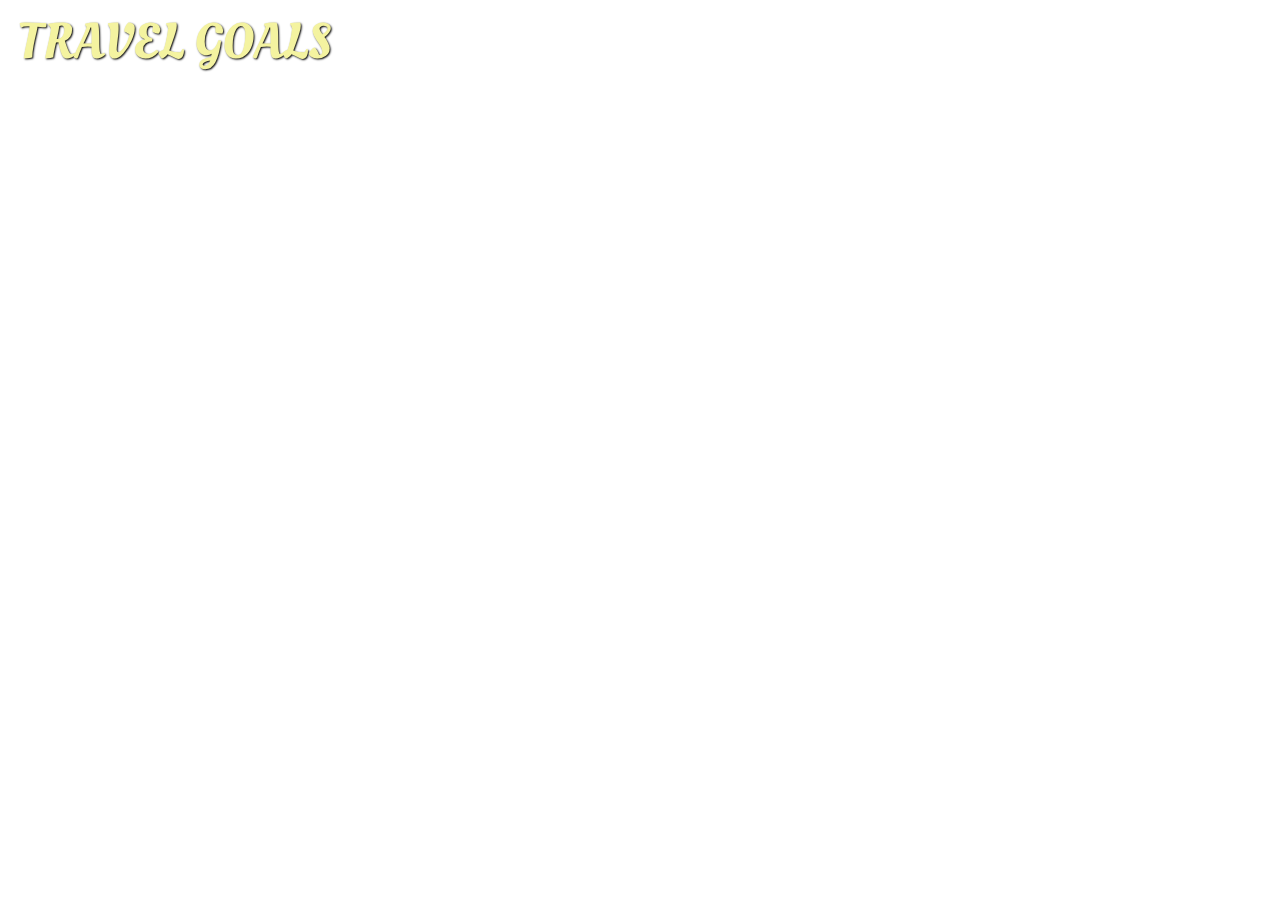
==== index.html @ 3368aaef "Start index.html, make logo and add css styles to it" ====
<html lang="en">
  <head>
    <meta charset="UTF-8" />
    <title>Travel Goals</title>
    <link
      href="https://fonts.googleapis.com/css2?family=Raleway:wght@700&family=Oleo+Script:wght@700&family=Quicksand:wght@300;500;700&display=swap"
      rel="stylesheet"
    />
    <link rel="stylesheet" href="shared.css">
    <link rel="stylesheet" href="styles.css" />
  </head>
  <body>
    <header>
      <div id="page-logo">
        <a href="index.html">Travel Goals</a>
      </div>
      <nav></nav>
    </header>
    <main>
      <section></section>
      <section></section>
    </main>
    <footer></footer>
  </body>
</html>
---- shared.css ----
body {
    font-family: "Quicksand", sans-serif;
}
#page-logo a {
padding: 10px;
font-family: "Oleo Script", sans-serif;
color: rgb(244, 243, 160);
font-size: 50px;
text-decoration: none;
text-transform: uppercase;
text-shadow: 1px 1px 2px black;
}
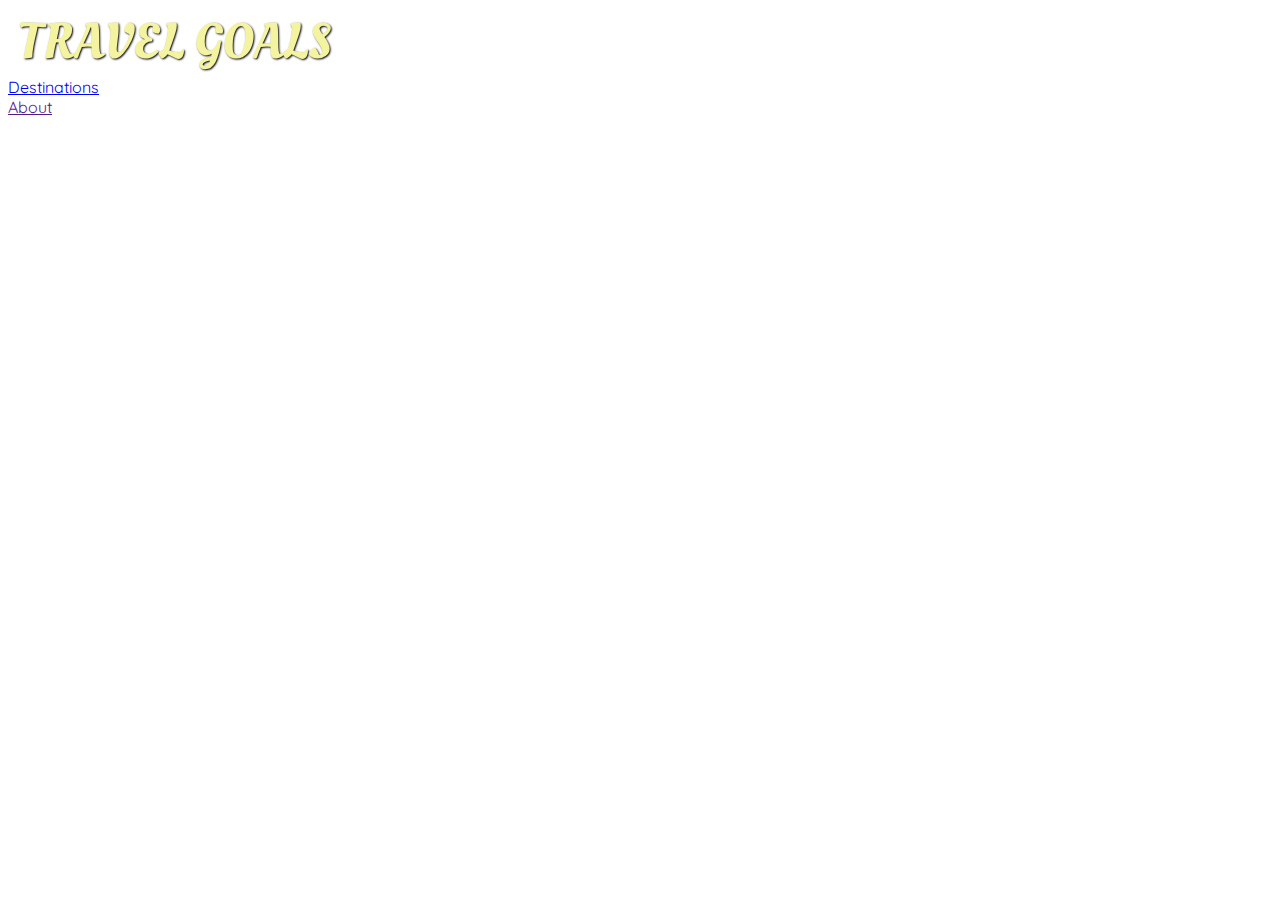
==== commit e70e6776: "added some more stuff" ====
--- a/index.html
+++ b/index.html
@@ -14,7 +14,12 @@
       <div id="page-logo">
         <a href="index.html">Travel Goals</a>
       </div>
-      <nav></nav>
+      <nav>
+        <ul>
+            <li><a href="places.html">Destinations</a></li>
+            <li><a href="">About</a></li>
+        </ul>
+      </nav>
     </header>
     <main>
       <section></section>
--- a/shared.css
+++ b/shared.css
@@ -10,3 +10,10 @@
 text-transform: uppercase;
 text-shadow: 1px 1px 2px black;
 }
+ul {
+    list-style-type: none;
+    text-decoration: none;
+    margin: 0;
+    padding: 0;
+    
+}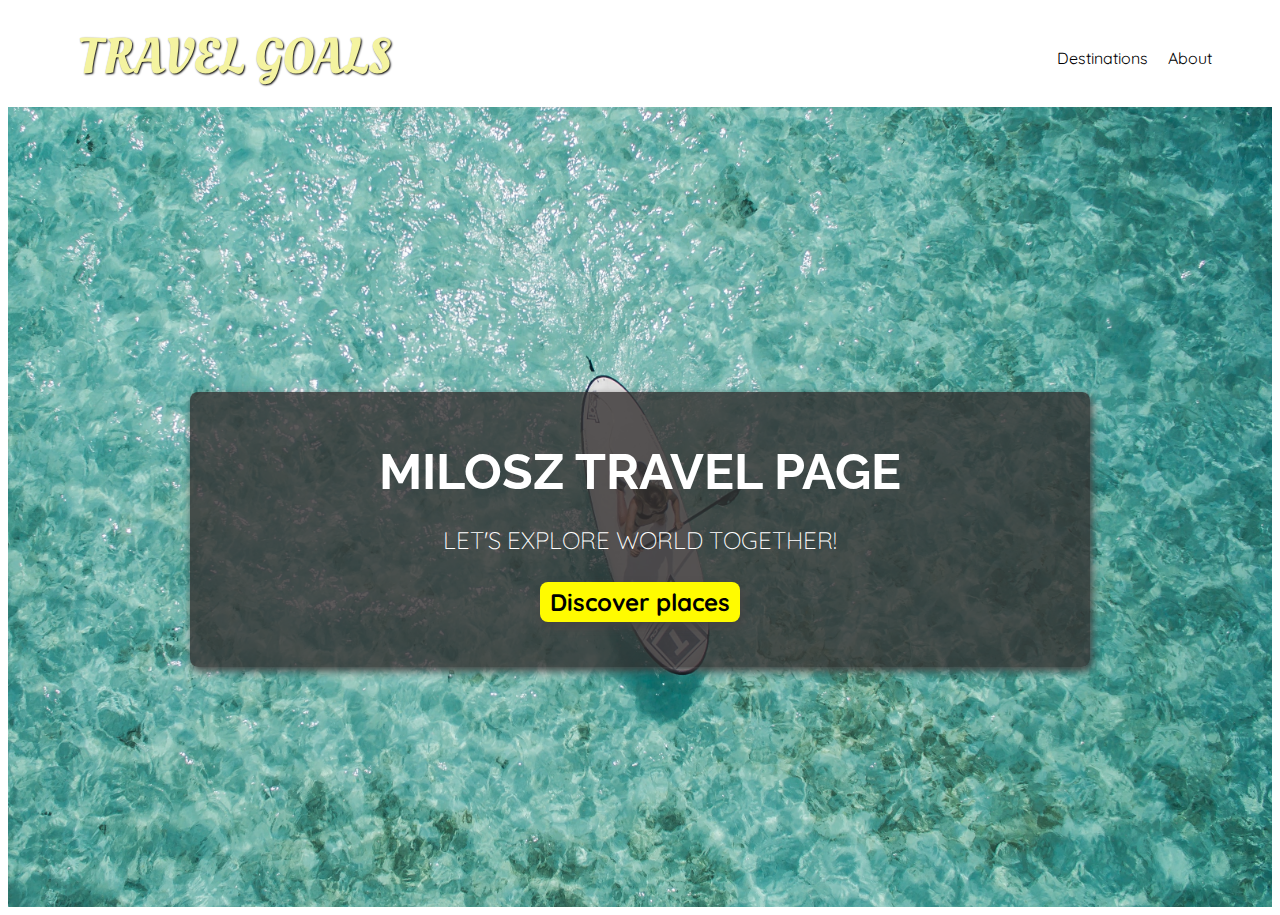
==== commit 46f328f7: "Added image and 'hero content' on the page" ====
--- a/index.html
+++ b/index.html
@@ -6,7 +6,7 @@
       href="https://fonts.googleapis.com/css2?family=Raleway:wght@700&family=Oleo+Script:wght@700&family=Quicksand:wght@300;500;700&display=swap"
       rel="stylesheet"
     />
-    <link rel="stylesheet" href="shared.css">
+    <link rel="stylesheet" href="shared.css" />
     <link rel="stylesheet" href="styles.css" />
   </head>
   <body>
@@ -16,14 +16,20 @@
       </div>
       <nav>
         <ul>
-            <li><a href="places.html">Destinations</a></li>
-            <li><a href="">About</a></li>
+          <li><a href="places.html">Destinations</a></li>
+          <li><a href="">About</a></li>
         </ul>
       </nav>
     </header>
     <main>
-      <section></section>
-      <section></section>
+      <section id="hero">
+        <div id="hero-content">
+          <h1>Milosz Travel Page</h1>
+          <p>Let's explore world together!</p>
+          <a href="/places.html">Discover places</a>
+        </div>
+      </section>
+      <section id="highlights"></section>
     </main>
     <footer></footer>
   </body>
--- a/shared.css
+++ b/shared.css
@@ -1,19 +1,43 @@
 body {
-    font-family: "Quicksand", sans-serif;
+  font-family: "Quicksand", sans-serif;
 }
 #page-logo a {
-padding: 10px;
-font-family: "Oleo Script", sans-serif;
-color: rgb(244, 243, 160);
-font-size: 50px;
-text-decoration: none;
-text-transform: uppercase;
-text-shadow: 1px 1px 2px black;
+  padding: 10px;
+  font-family: "Oleo Script", sans-serif;
+  color: rgb(244, 243, 160);
+  font-size: 50px;
+  text-decoration: none;
+  text-transform: uppercase;
+  text-shadow: 1px 1px 2px black;
 }
+
+header {
+  display: flex;
+  justify-content: space-between;
+  align-items: center;
+  padding: 15px 60px;
+}
+
+header ul {
+  display: flex;
+  justify-content: flex-end;
+}
+
 ul {
-    list-style-type: none;
-    text-decoration: none;
-    margin: 0;
-    padding: 0;
-    
-}+  list-style-type: none;
+  text-decoration: none;
+  margin: 0;
+  padding: 0;
+}
+
+header li {
+  margin-left: 20px;
+}
+
+li {
+  text-align: right;
+}
+ header a {
+  text-decoration: none;
+  color: black;
+}
--- a/styles.css
+++ b/styles.css
@@ -0,0 +1,50 @@
+#hero {
+    height: 800px;
+    background-image: url("/images/places/ocean.jpg");
+    background-position: center;
+    background-size: cover;
+
+
+}
+#hero-content {
+    width: 900px;
+    background-color: rgba(51, 47, 47, 0.8);
+    box-shadow: 2px 4px 8px rgb(68, 67, 67);
+    border-radius: 8px;
+    text-align: center;
+    padding: 50px 0;
+    margin: 0 auto;
+    position: relative;
+    top: 285px;
+}
+
+#hero-content h1 {
+    color: white;
+    text-transform: uppercase;
+    font-size: 50px;
+    font-family: "Raleway", sans-serif;
+    margin: 0;
+}
+
+#hero-content p {
+    color: white;
+    text-transform: uppercase;
+    font-size: 24px;
+    font-weight: 300;
+    margin-bottom: 32px;
+}
+#hero-content a {
+    text-decoration: none;
+  border-radius: 8px;
+    background-color: rgb(255, 251, 0);
+    padding: 5px 10px;
+    color: black;
+    font-size: 24px;
+    font-weight: bold;
+    box-shadow: 2px 4px 8px rgb(68, 67, 67);
+
+
+}
+#hero-content a:hover {
+    background-color: rgb(255, 210, 0);
+}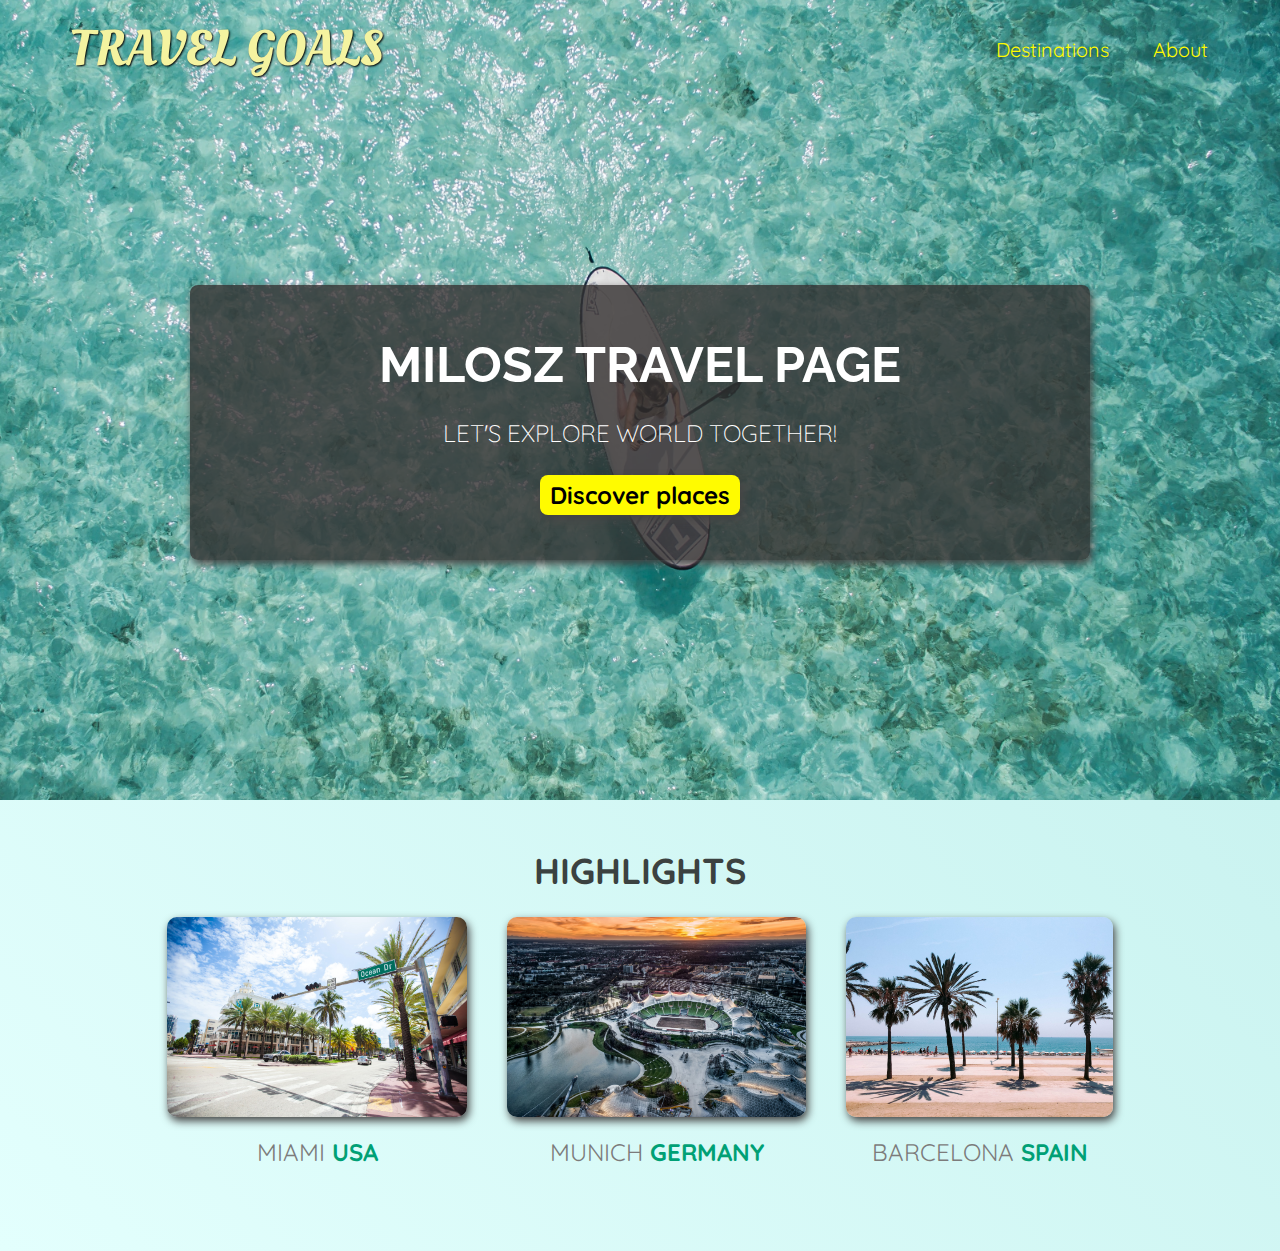
==== commit 679715d3: "adding highlights section to the website" ====
--- a/index.html
+++ b/index.html
@@ -29,7 +29,23 @@
           <a href="/places.html">Discover places</a>
         </div>
       </section>
-      <section id="highlights"></section>
+      <section id="highlights">
+        <h2>highlights</h2>
+        <ul id="destinations">
+          <li class="destination">
+            <img src="/images/places/miami.jpg" alt="picture of miami" />
+            <p>Miami <strong>USA</strong></p>
+          </li>
+          <li class="destination">
+            <img src="/images/places/munich.jpg" alt="picture of munich" />
+            <p>Munich <strong>Germany</strong> </p>
+          </li>
+          <li class="destination">
+            <img src="/images/places/barcelona.jpg"  alt="picture of barcelona"/>
+            <p>Barcelona <strong>Spain</strong> </p>
+          </li>
+        </ul>
+      </section>
     </main>
     <footer></footer>
   </body>
--- a/shared.css
+++ b/shared.css
@@ -1,5 +1,6 @@
 body {
   font-family: "Quicksand", sans-serif;
+  margin: 0;
 }
 #page-logo a {
   padding: 10px;
@@ -16,28 +17,42 @@
   justify-content: space-between;
   align-items: center;
   padding: 15px 60px;
+  position: absolute;
+  width: 100%;
+  box-sizing: border-box;
+  top: 0;
+  left: 0;
 }
 
 header ul {
   display: flex;
   justify-content: flex-end;
 }
+ul {
 
-ul {
   list-style-type: none;
   text-decoration: none;
   margin: 0;
   padding: 0;
 }
 
+
 header li {
   margin-left: 20px;
+  text-align: right;
 }
 
-li {
-  text-align: right;
-}
+
  header a {
   text-decoration: none;
-  color: black;
+  color: rgb(255, 251, 0);
+  font-size: 20px;
+  padding: 12px;
+  text-shadow: 1px 1px 2px rgba(0, 0, 0, 0.2);
 }
+header a:hover {
+  color: rgb(77,77,77);
+  background-color: rgb(255, 251, 0);
+  border-radius: 6px;
+}
+
--- a/styles.css
+++ b/styles.css
@@ -3,6 +3,7 @@
     background-image: url("/images/places/ocean.jpg");
     background-position: center;
     background-size: cover;
+  
 
 
 }
@@ -35,16 +36,60 @@
 }
 #hero-content a {
     text-decoration: none;
-  border-radius: 8px;
+    border-radius: 8px;
     background-color: rgb(255, 251, 0);
     padding: 5px 10px;
     color: black;
     font-size: 24px;
     font-weight: bold;
     box-shadow: 2px 4px 8px rgb(68, 67, 67);
-
-
+    
+    
 }
 #hero-content a:hover {
     background-color: rgb(255, 210, 0);
-}+}
+#highlights h2 {
+    text-transform: uppercase;
+    font-size: 36px;
+    text-align: center;
+    color: rgb(59,65,64);
+    margin: 24px 0;
+}
+
+#highlights {
+    padding: 24px;
+    background: linear-gradient(45deg, rgb(227,255,253), rgb(202, 243, 240));
+}
+.destination img {
+    height: 200px;
+    width: 100%;
+    box-shadow: 2px 4px 8px rgb(68,67,67);
+    border-radius: 10px;
+    object-fit: cover;
+}
+
+#destinations {
+    display: flex;
+    width: 90%;
+    margin: auto;
+    margin-bottom: 40px;
+justify-content: center;
+
+}
+
+.destination {
+    margin: 0 20px;
+    text-transform: uppercase;
+}
+.destination p {
+    text-align: center;
+    font-size: 24px;
+    color: rgb(124,123,123);
+    margin: 20px 0;
+    
+}
+
+.destination strong {
+    color: rgb(0,160,117);
+}
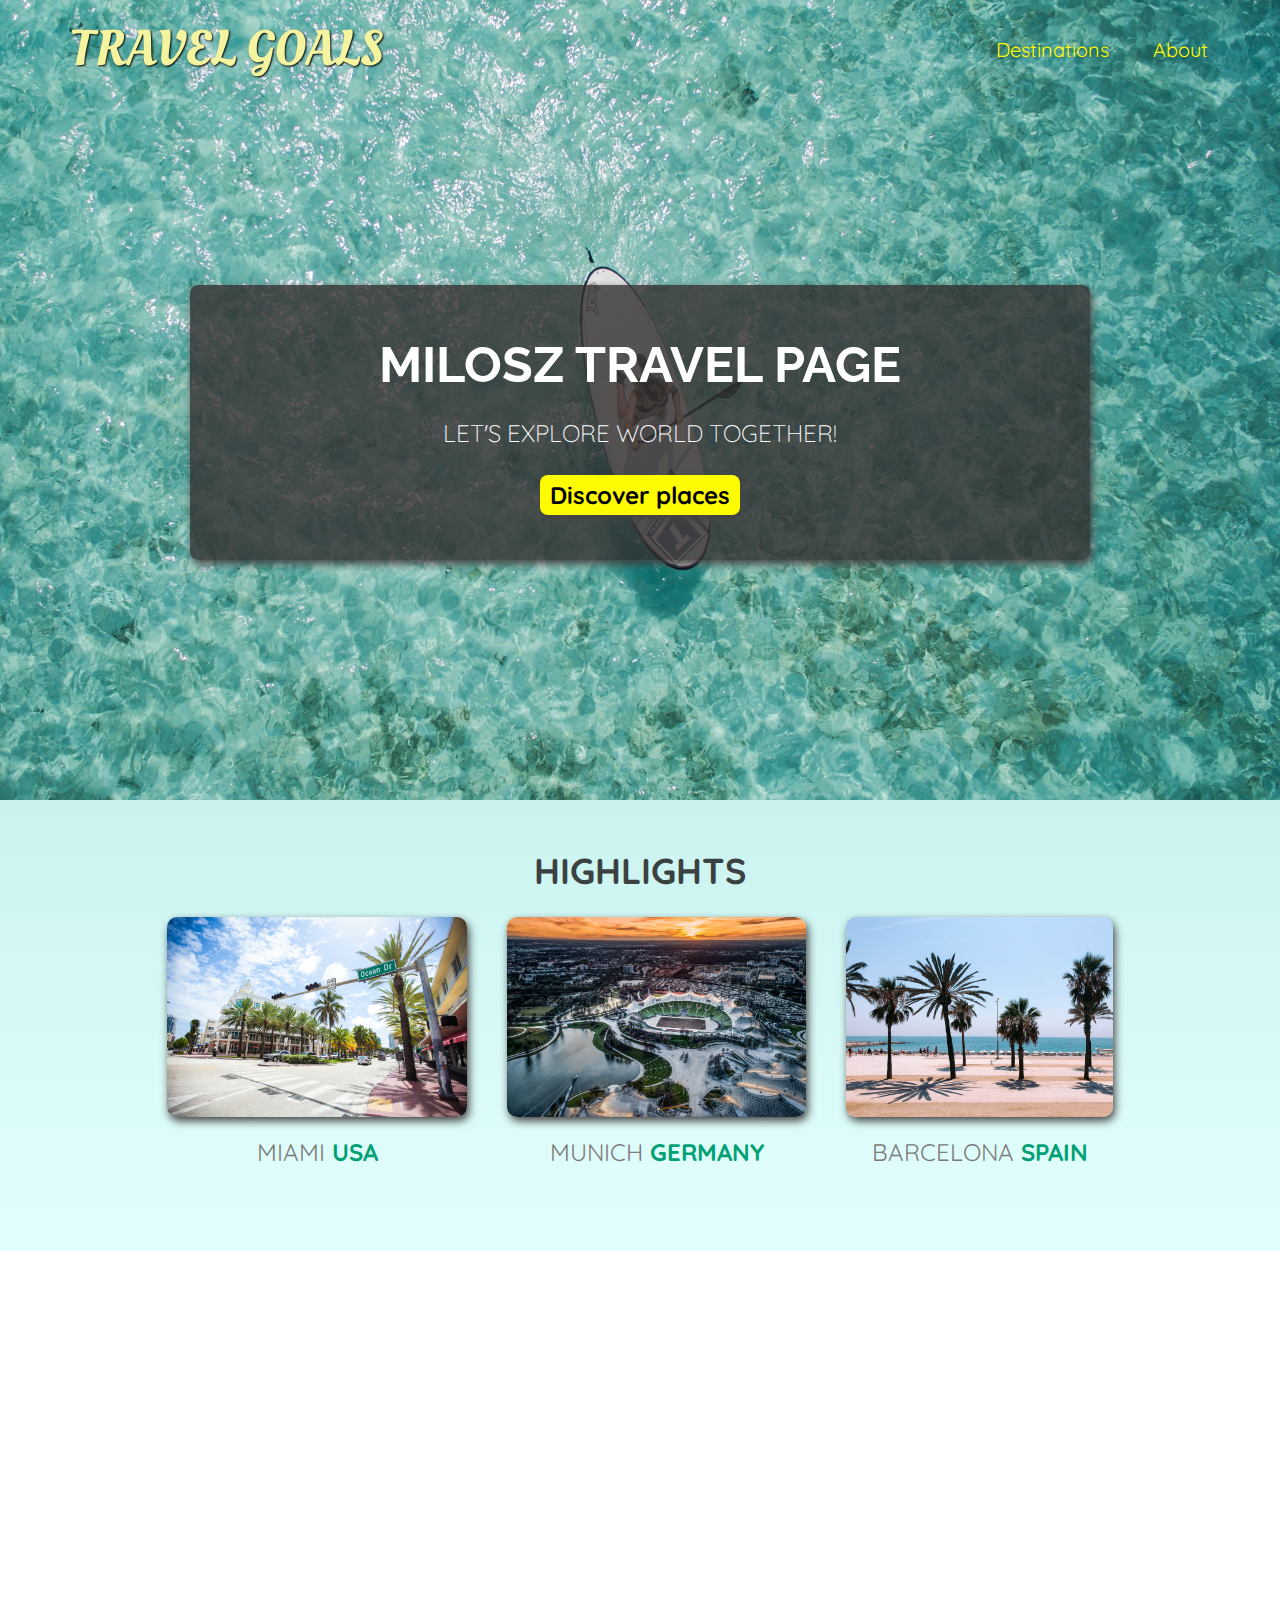
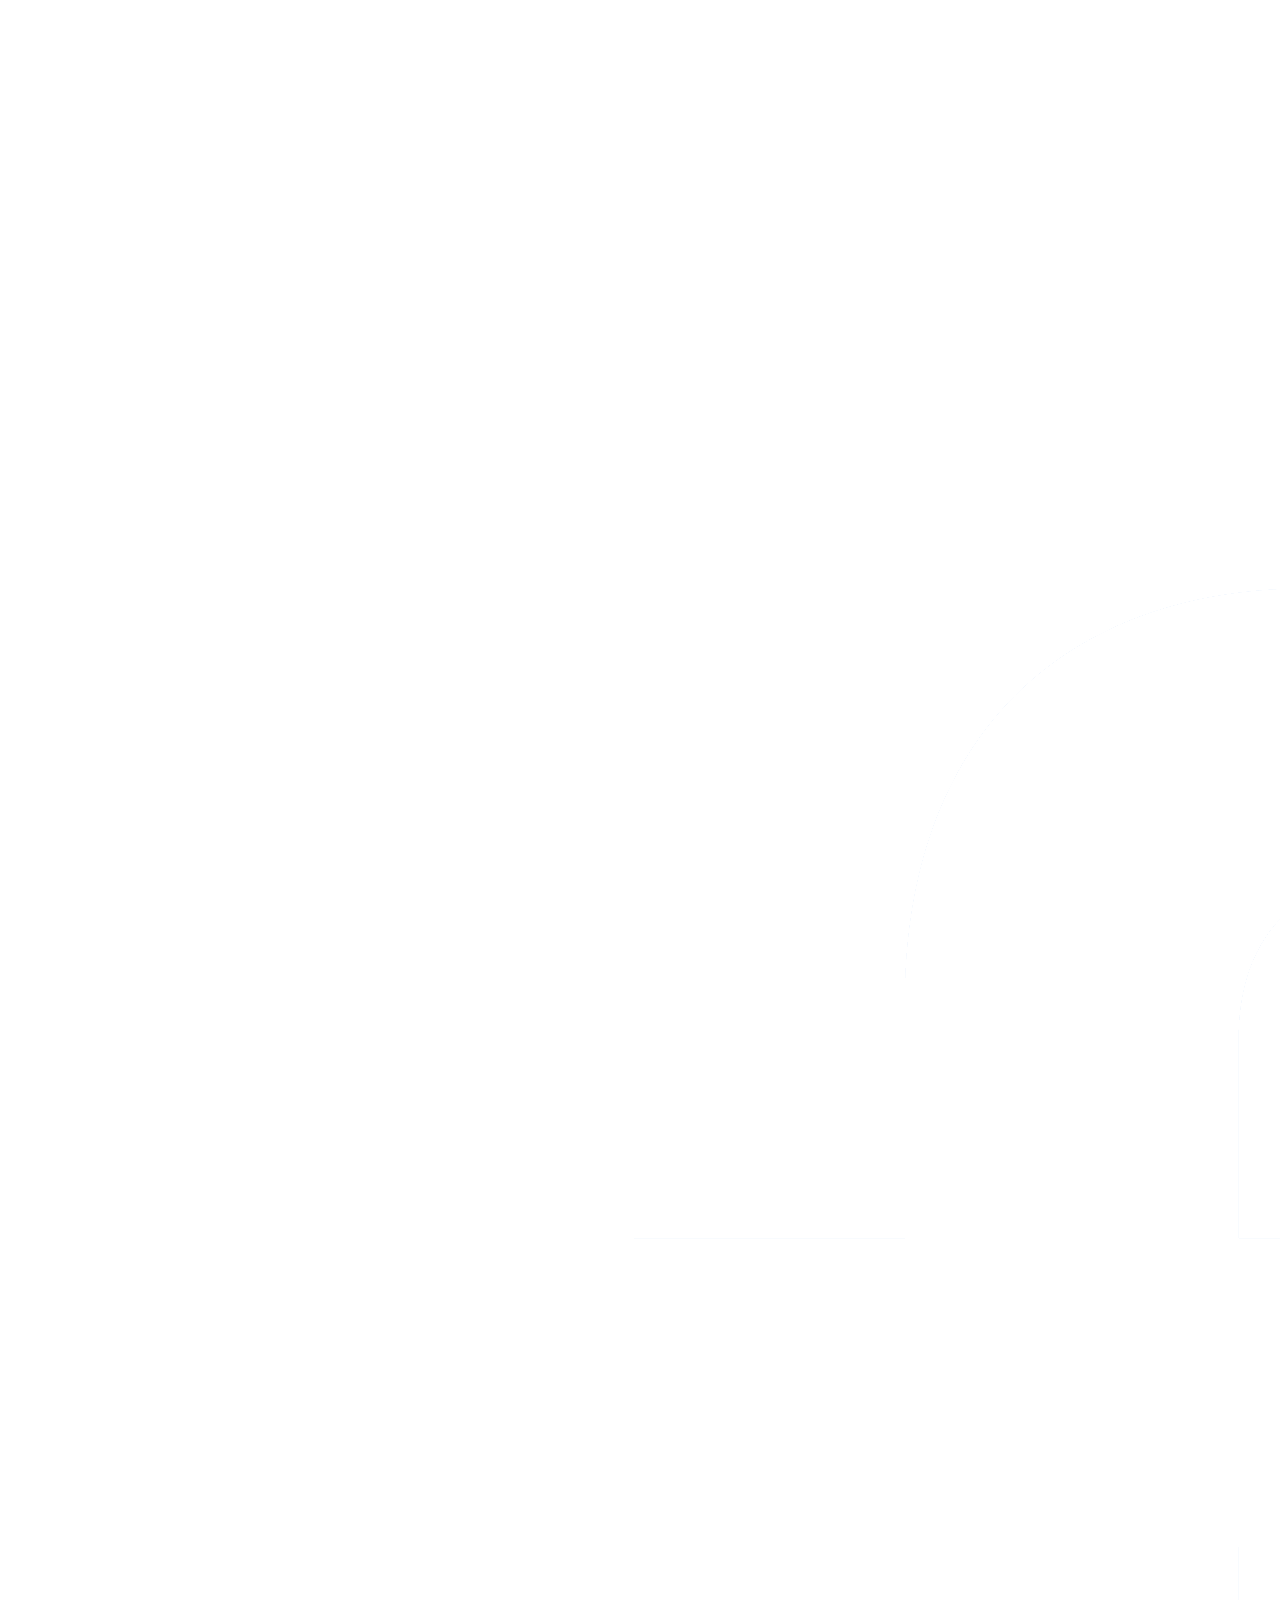
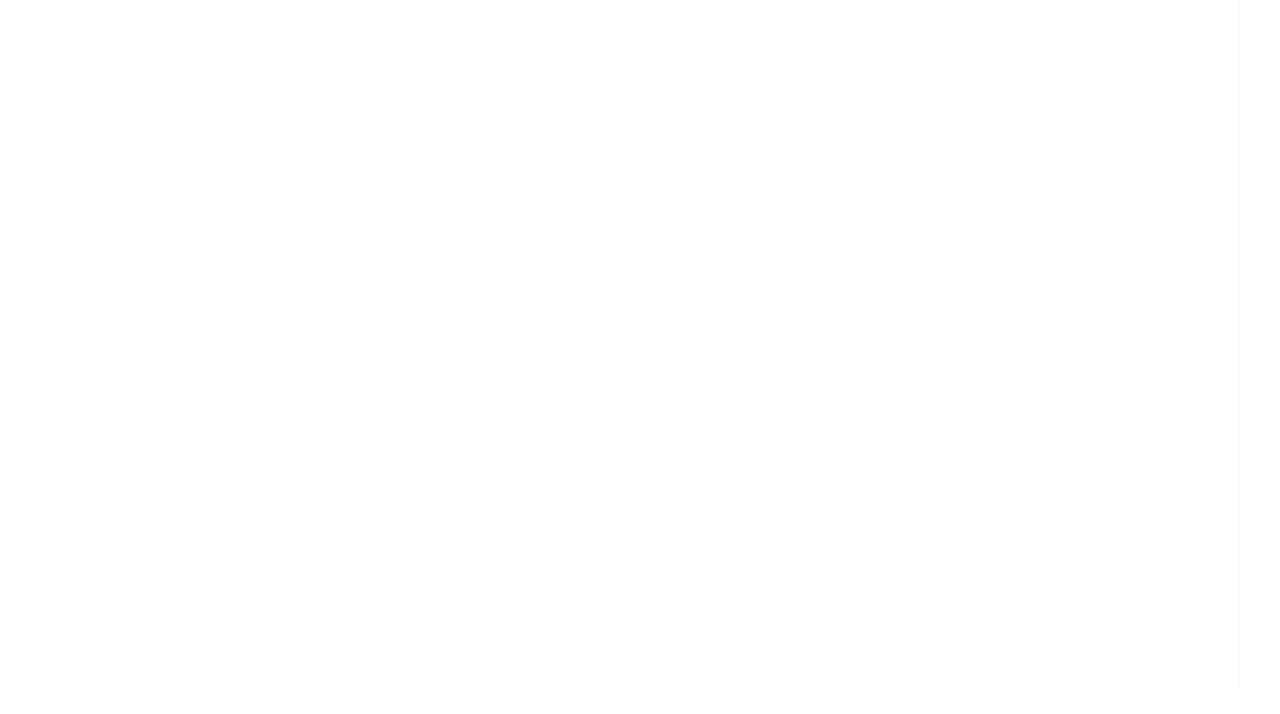
==== commit e10fcbd1: "added new icons to the footer of instagram and facebook" ====
--- a/index.html
+++ b/index.html
@@ -38,15 +38,31 @@
           </li>
           <li class="destination">
             <img src="/images/places/munich.jpg" alt="picture of munich" />
-            <p>Munich <strong>Germany</strong> </p>
+            <p>Munich <strong>Germany</strong></p>
           </li>
           <li class="destination">
-            <img src="/images/places/barcelona.jpg"  alt="picture of barcelona"/>
-            <p>Barcelona <strong>Spain</strong> </p>
+            <img
+              src="/images/places/barcelona.jpg"
+              alt="picture of barcelona"
+            />
+            <p>Barcelona <strong>Spain</strong></p>
           </li>
         </ul>
       </section>
     </main>
-    <footer></footer>
+    <footer>
+      <ul>
+        <li>
+          <a href="https://www.instagram.com/banan4don/"
+            ><img src="/images/icons/insta.png" alt="Icon of instagram"
+          /></a>
+        </li>
+        <li>
+          <a href="https://www.facebook.com/profile.php?id=100001061245106"
+            ><img src="/images/icons/facebook.png" alt="Icon of facebook"
+          /></a>
+        </li>
+      </ul>
+    </footer>
   </body>
 </html>
--- a/styles.css
+++ b/styles.css
@@ -59,7 +59,7 @@
 
 #highlights {
     padding: 24px;
-    background: linear-gradient(45deg, rgb(227,255,253), rgb(202, 243, 240));
+    background: linear-gradient(0deg, rgb(227,255,253), rgb(202, 243, 240));
 }
 .destination img {
     height: 200px;
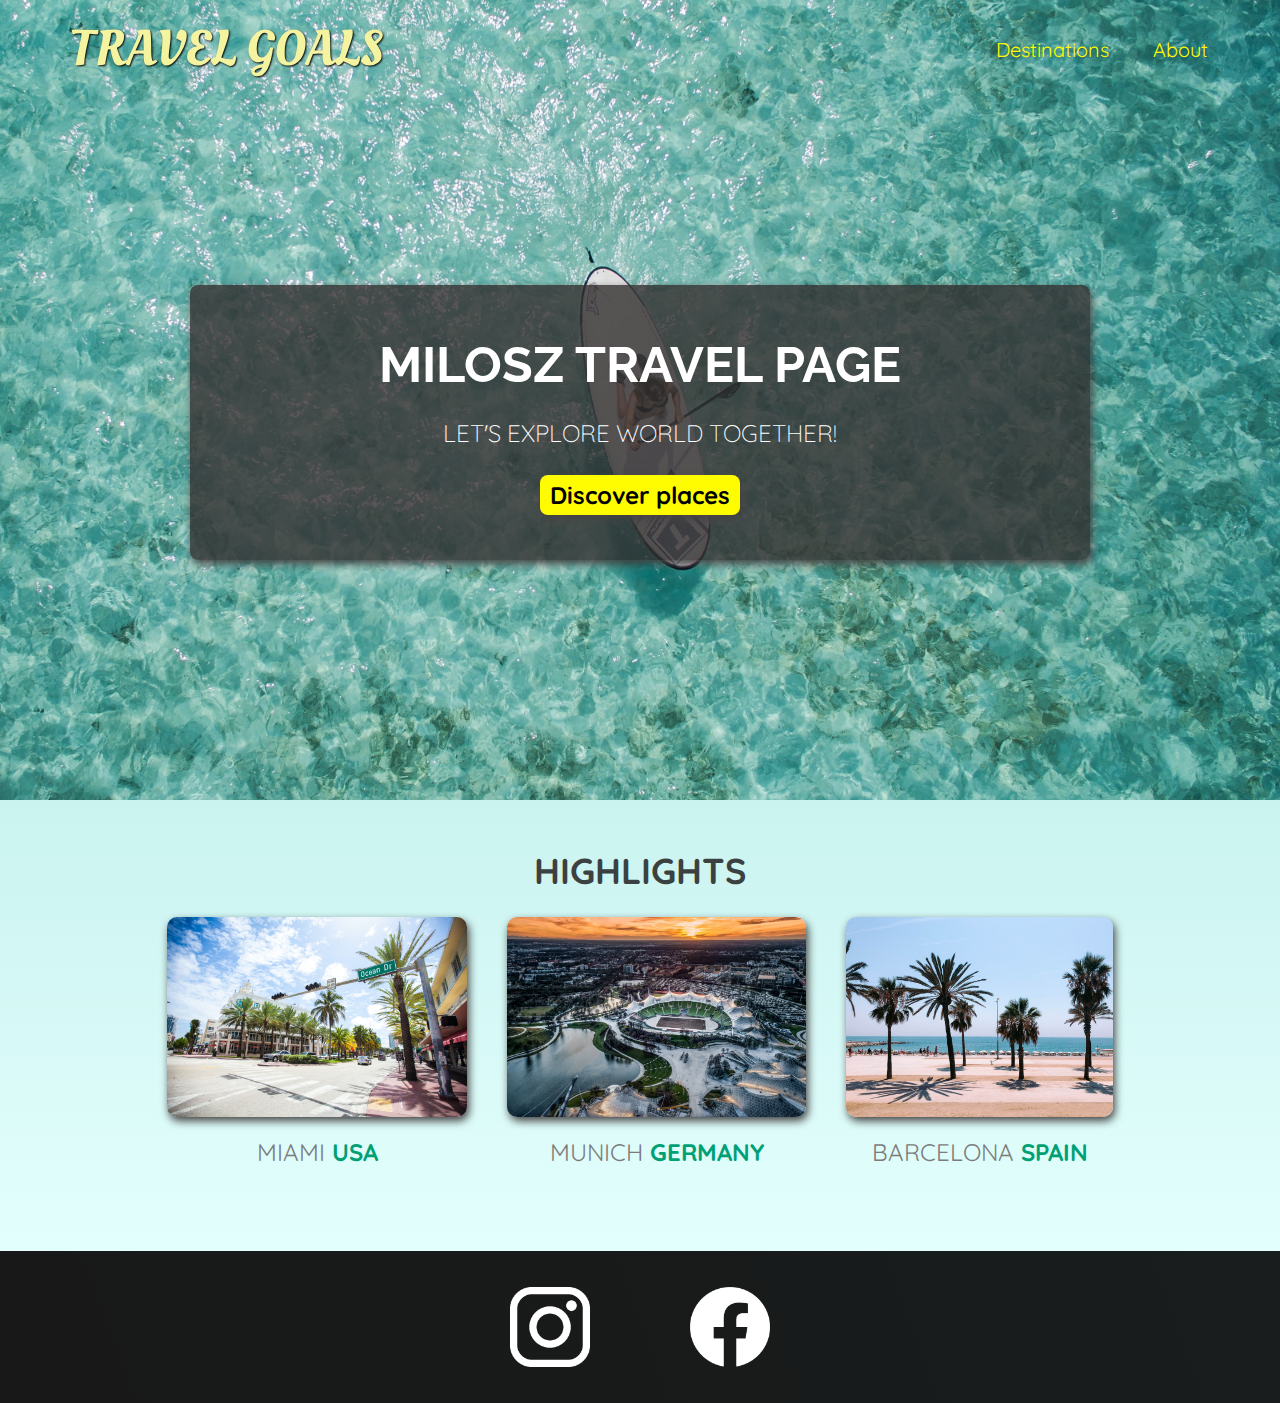
==== commit 048c8ede: "Finished footer and landing page" ====
--- a/index.html
+++ b/index.html
@@ -63,6 +63,7 @@
           /></a>
         </li>
       </ul>
+      
     </footer>
   </body>
 </html>
--- a/shared.css
+++ b/shared.css
@@ -29,21 +29,18 @@
   justify-content: flex-end;
 }
 ul {
-
   list-style-type: none;
   text-decoration: none;
   margin: 0;
   padding: 0;
 }
 
-
 header li {
   margin-left: 20px;
   text-align: right;
 }
 
-
- header a {
+header a {
   text-decoration: none;
   color: rgb(255, 251, 0);
   font-size: 20px;
@@ -51,8 +48,28 @@
   text-shadow: 1px 1px 2px rgba(0, 0, 0, 0.2);
 }
 header a:hover {
-  color: rgb(77,77,77);
+  color: rgb(77, 77, 77);
   background-color: rgb(255, 251, 0);
   border-radius: 6px;
 }
 
+footer {
+  background: linear-gradient(70deg, rgb(24, 24, 24), rgb(25, 29, 29));
+}
+
+footer li {
+  width: 80px;
+  height: 80px;
+margin: 0 50px; 
+
+}
+footer img {
+  width: 100%;
+height: 100%;
+}
+footer ul {
+  display: flex;
+  justify-content: center;
+  padding: 36px 0;
+  
+}
